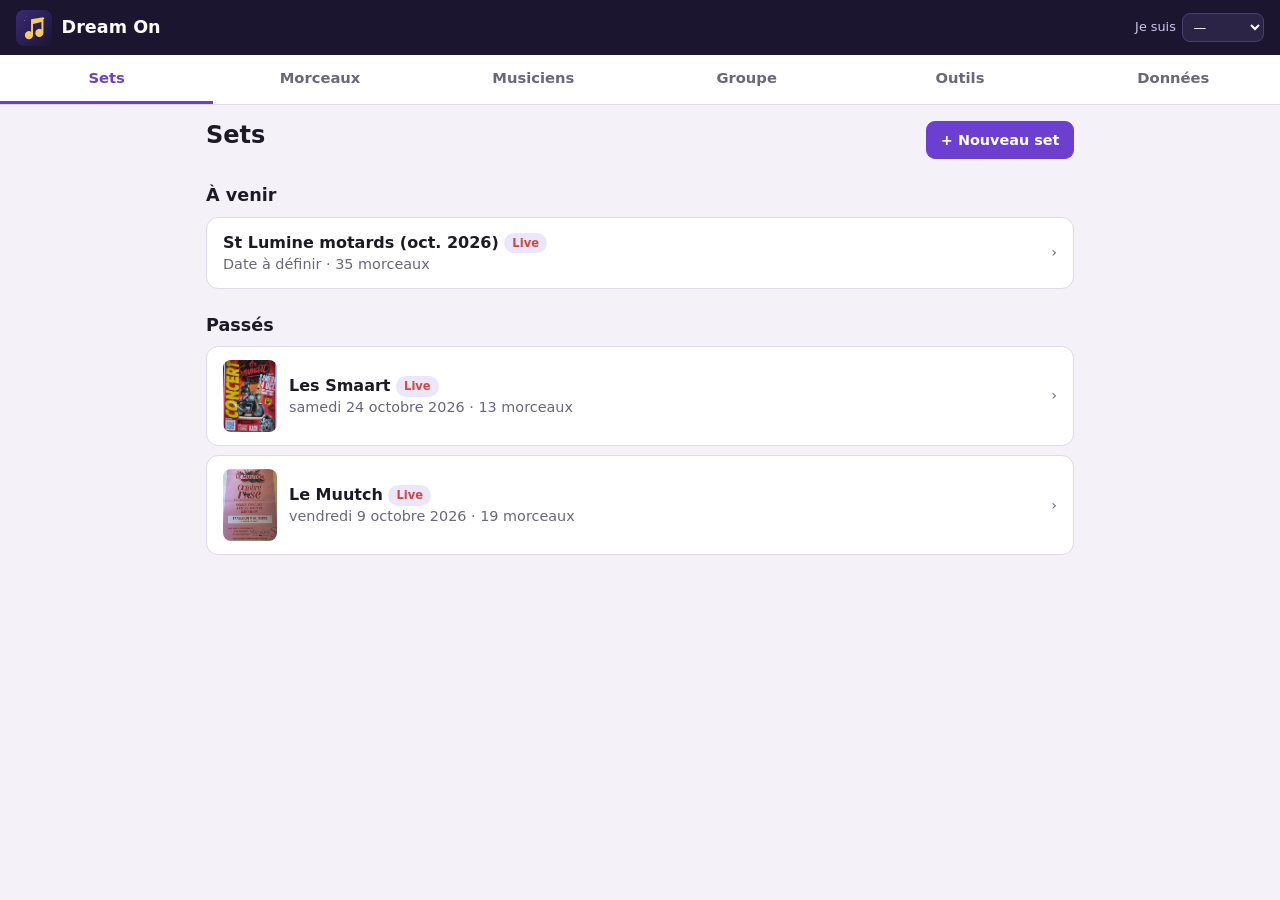
==== app/index.html @ 28704bd7 "Présentation à la racine, application dans app/, nouvel onglet Outils jamhit.fr ouvre maintenant la " ====
<!doctype html>
<html lang="fr">
<head>
<meta charset="utf-8">
<meta name="viewport" content="width=device-width, initial-scale=1, viewport-fit=cover">
<title>Dream On Work</title>
<meta name="description" content="Organisation des répétitions et concerts du groupe">
<meta name="theme-color" content="#1b1530">
<link rel="manifest" href="manifest.webmanifest">
<link rel="icon" href="icon.svg" type="image/svg+xml">
<link rel="apple-touch-icon" href="icon-192.png">
<link rel="stylesheet" href="style.css?v=__V__">
</head>
<body>
<header class="top">
  <a class="brand" href="#/sets"><img id="brand-logo" alt=""><span id="brand-name"></span></a>
  <a id="sync-ind" href="#/data" hidden></a>
  <label class="me">Je suis <select id="me-select"></select></label>
</header>
<nav class="tabs" id="tabs">
  <a href="#/sets" data-tab="set">Sets</a>
  <a href="#/songs" data-tab="song">Morceaux</a>
  <a href="#/musicians" data-tab="musicians">Musiciens</a>
  <a href="#/band" data-tab="band">Groupe</a>
  <a href="#/tools" data-tab="tools">Outils</a>
  <a href="#/data" data-tab="data">Données</a>
</nav>
<main id="view"></main>
<div id="offline" hidden>Hors ligne — les données sont enregistrées sur cet appareil</div>

<dialog id="dlg">
  <form id="dlg-form">
    <h2 id="dlg-title"></h2>
    <div id="dlg-body"></div>
    <div class="dlg-actions">
      <button type="button" class="btn ghost" data-act="dlg-cancel">Annuler</button>
      <button type="submit" class="btn primary" id="dlg-ok">Enregistrer</button>
    </div>
  </form>
</dialog>

<section id="print-area"></section>
<input type="file" id="import-file" accept=".json,.csv,application/json,text/csv" hidden>
<script src="seed-songs.js?v=__V__"></script>
<script src="sync.js?v=__V__"></script>
<script src="tools.js?v=__V__"></script>
<script src="app.js?v=__V__"></script>
</body>
</html>
---- app/style.css ----
:root {
  --bg: #f4f2f8; --card: #ffffff; --text: #1d1a26; --muted: #6b667a; --line: #dedae8;
  --accent: #6d3fd1; --accent-text: #ffffff; --soft: #ece6fa; --danger: #c0392b; --live: #d1483f; --rehearsal: #2c7a62;
}
@media (prefers-color-scheme: dark) {
  :root {
    --bg: #14111d; --card: #1f1b2c; --text: #eeeaf6; --muted: #a39db5; --line: #37314a;
    --accent: #a586f5; --accent-text: #15101f; --soft: #2c2540; --danger: #ef7b6e; --live: #f08a80; --rehearsal: #6fcfb0;
  }
}
* { box-sizing: border-box; }
html { -webkit-text-size-adjust: 100%; }
body { margin: 0; background: var(--bg); color: var(--text); font: 16px/1.45 system-ui, -apple-system, "Segoe UI", Roboto, sans-serif; padding-bottom: 5rem; }
a { color: var(--accent); }
h1 { font-size: 1.5rem; margin: 0 0 .25rem; line-height: 1.2; }
h2 { font-size: 1.1rem; margin: 1.5rem 0 .5rem; }
h3 { font-size: 1rem; margin: 0; }
.muted { color: var(--muted); font-size: .9rem; }
.pre { white-space: pre-wrap; }

.top { display: flex; align-items: center; justify-content: space-between; gap: .75rem; padding: .6rem 1rem; padding-top: max(.6rem, env(safe-area-inset-top)); background: #1b1530; color: #fff; }
.brand { display: flex; align-items: center; gap: .6rem; color: #fff; text-decoration: none; font-weight: 700; font-size: 1.1rem; min-width: 0; }
.brand img { height: 36px; width: 36px; object-fit: contain; border-radius: 8px; }
.brand span { white-space: nowrap; overflow: hidden; text-overflow: ellipsis; }
#sync-ind { text-decoration: none; font-size: 1.1rem; margin-left: auto; }
.me { font-size: .8rem; color: #cfc8e6; display: flex; align-items: center; gap: .4rem; white-space: nowrap; }
.me select { width: auto; padding: .3rem .4rem; background: #2c2447; color: #fff; border-color: #4a3f6e; }

.tabs { display: flex; background: var(--card); border-bottom: 1px solid var(--line); position: sticky; top: 0; z-index: 5; overflow-x: auto; }
.tabs a { flex: 1; text-align: center; padding: .75rem .6rem; text-decoration: none; color: var(--muted); font-weight: 600; font-size: .92rem; border-bottom: 3px solid transparent; white-space: nowrap; }
.tabs a.on { color: var(--accent); border-bottom-color: var(--accent); }

main { max-width: 900px; margin: 0 auto; padding: 1rem; }
.head { display: flex; justify-content: space-between; align-items: flex-start; gap: .75rem; flex-wrap: wrap; margin-bottom: .75rem; }
.actions { display: flex; gap: .4rem; flex-wrap: wrap; }
.back { display: inline-block; margin-bottom: .5rem; text-decoration: none; font-size: .9rem; }

.btn { font: inherit; font-weight: 600; font-size: .9rem; padding: .5rem .85rem; border-radius: 9px; border: 1px solid var(--line); background: var(--card); color: var(--text); cursor: pointer; text-decoration: none; display: inline-flex; align-items: center; gap: .3rem; }
.btn.primary { background: var(--accent); border-color: var(--accent); color: var(--accent-text); }
.btn.danger { color: var(--danger); }
.btn.ghost { background: transparent; }
.btn.small { padding: .25rem .5rem; font-size: .85rem; }
.icon { font: inherit; border: 0; background: transparent; color: var(--muted); cursor: pointer; padding: .35rem .5rem; border-radius: 7px; font-size: 1rem; line-height: 1; }
.icon:hover { background: var(--soft); color: var(--text); }
.icon:disabled { opacity: .25; cursor: default; }

.card { background: var(--card); border: 1px solid var(--line); border-radius: 12px; padding: .8rem 1rem; margin-bottom: .6rem; }
a.card { display: block; text-decoration: none; color: inherit; }
a.card:hover { border-color: var(--accent); }
.row { display: flex; align-items: center; gap: .75rem; }
.row .grow { flex: 1; min-width: 0; }
.badge { display: inline-block; font-size: .72rem; font-weight: 700; padding: .12rem .5rem; border-radius: 99px; background: var(--soft); color: var(--accent); vertical-align: middle; white-space: nowrap; }
.badge.live { color: var(--live); }
.badge.repetition { color: var(--rehearsal); }
.chips { display: flex; flex-wrap: wrap; gap: .35rem; }
.chip { background: var(--soft); border-radius: 99px; padding: .15rem .6rem; font-size: .85rem; }
.empty { text-align: center; color: var(--muted); padding: 2rem 1rem; border: 1px dashed var(--line); border-radius: 12px; }
.num { width: 1.8rem; height: 1.8rem; flex: none; border-radius: 50%; background: var(--soft); color: var(--accent); font-weight: 700; font-size: .85rem; display: grid; place-items: center; }
.mine { color: var(--accent); font-size: .88rem; font-weight: 600; }
.avatar { width: 56px; height: 56px; flex: none; border-radius: 50%; object-fit: cover; background: var(--soft); color: var(--accent); display: grid; place-items: center; font-weight: 700; font-size: 1.3rem; }
.top { background-size: cover; background-position: center; }
.hero { position: relative; min-height: 440px; aspect-ratio: 3 / 2; width: 100%; border-radius: 14px; padding: 1rem; display: flex; flex-direction: column; justify-content: flex-end; gap: .75rem; color: #fff;
  background: linear-gradient(135deg, #3a2a78, #1b1530); background-size: cover; background-position: center; }
.hero-edit { position: absolute; top: 1rem; right: 1rem; box-shadow: 0 2px 10px rgba(0, 0, 0, .4); }
.hero-info::after { content: ''; display: block; clear: both; }
.hero-info { background: rgba(20, 14, 40, .72); border-radius: 12px; padding: .7rem .9rem; backdrop-filter: blur(4px); -webkit-backdrop-filter: blur(4px); }
.hero h1 { font-size: 1.6rem; margin: 0 0 .4rem; }
.hero .logo-big { float: right; width: 20%; max-width: none; max-height: none; height: auto; margin: 0 0 .5rem .9rem; }
.hero-row { padding: .12rem 0; overflow-wrap: anywhere; }
.hero-row .k { display: inline-block; min-width: 10.5rem; color: #cfc8e6; font-size: .9rem; }
@media (max-width: 520px) { .hero-row .k { display: block; min-width: 0; font-size: .8rem; } }
.hero-info a { color: #e2d6ff; }
.hero-info p { margin: .5rem 0 0; font-size: .85rem; color: #cfc8e6; }
.logo-big { max-width: 96px; max-height: 96px; }
.logo-big { max-width: 160px; max-height: 160px; border-radius: 12px; }

dl.info { display: grid; grid-template-columns: max-content 1fr; gap: .3rem 1rem; margin: 0; }
dl.info dt { color: var(--muted); font-size: .9rem; }
dl.info dd { margin: 0; overflow-wrap: anywhere; }
.tablewrap { overflow-x: auto; }
table { border-collapse: collapse; width: 100%; font-size: .92rem; }
th, td { text-align: left; padding: .4rem .5rem; border-bottom: 1px solid var(--line); vertical-align: top; }
th { color: var(--muted); font-weight: 600; font-size: .8rem; }

.att { display: flex; align-items: center; gap: .5rem; padding: .4rem 0; border-bottom: 1px solid var(--line); }
.att:last-child { border-bottom: 0; }
.att .grow { flex: 1; min-width: 0; overflow-wrap: anywhere; }
.att audio { display: block; width: 100%; max-width: 420px; margin-top: .3rem; height: 36px; }
.thumb { width: 96px; height: 72px; object-fit: cover; border-radius: 8px; display: block; }
.sec-head { display: flex; justify-content: space-between; align-items: center; margin: 1.5rem 0 .5rem; }
.sec-head h2 { margin: 0; }

input, select, textarea { font: inherit; width: 100%; padding: .5rem .6rem; border: 1px solid var(--line); border-radius: 8px; background: var(--card); color: var(--text); }
input[type=checkbox] { width: 1.1rem; height: 1.1rem; flex: none; accent-color: var(--accent); }
textarea { min-height: 4.5rem; resize: vertical; }
label.f { display: block; margin-bottom: .7rem; font-size: .85rem; color: var(--muted); }
label.f > input, label.f > select, label.f > textarea { margin-top: .2rem; color: var(--text); font-size: 1rem; }
.grid2 { display: grid; grid-template-columns: 1fr 1fr; gap: 0 .75rem; }
.checks { display: flex; flex-wrap: wrap; gap: .3rem .9rem; margin: .2rem 0 .5rem; }
.checks label, label.check { display: inline-flex; align-items: center; gap: .35rem; font-size: .95rem; color: var(--text); }
fieldset { border: 1px solid var(--line); border-radius: 10px; margin: 0 0 .7rem; padding: .5rem .75rem; }
legend { font-weight: 600; font-size: .9rem; padding: 0 .3rem; }
.picklist { max-height: 45vh; overflow-y: auto; border: 1px solid var(--line); border-radius: 8px; margin: .5rem 0; }
.picklist label { display: flex; align-items: center; gap: .6rem; padding: .55rem .7rem; border-bottom: 1px solid var(--line); }
.picklist label:last-child { border-bottom: 0; }

dialog { border: 0; border-radius: 14px; padding: 0; width: min(640px, calc(100vw - 1.5rem)); max-height: calc(100dvh - 2rem); background: var(--card); color: var(--text); }
dialog::backdrop { background: rgba(10, 6, 20, .6); }
#dlg-form { padding: 1rem 1.1rem; }
#dlg-title { margin: 0 0 .9rem; font-size: 1.15rem; }
.dlg-actions { display: flex; justify-content: flex-end; gap: .5rem; position: sticky; bottom: 0; background: var(--card); padding: .7rem 0 0; }

#offline { position: fixed; bottom: 0; left: 0; right: 0; background: #1b1530; color: #fff; text-align: center; font-size: .8rem; padding: .4rem; padding-bottom: max(.4rem, env(safe-area-inset-bottom)); }
#print-area { display: none; }

@media (max-width: 520px) { .grid2 { grid-template-columns: 1fr; } .tabs a { font-size: .85rem; padding: .7rem .4rem; } }

@media print {
  @page { size: A4 landscape; margin: 10mm; }
  body { background: #fff; color: #000; padding: 0; font-size: 10pt; }
  body > *:not(#print-area) { display: none !important; }
  #print-area { display: block; }
  #print-area .p-head { display: flex; align-items: center; gap: 12pt; margin-bottom: 8pt; }
  #print-area .p-head img { height: 44pt; }
  #print-area h1 { font-size: 16pt; margin: 0; }
  #print-area table { font-size: 9.5pt; }
  #print-area th, #print-area td { border: 0.5pt solid #999; padding: 3pt 4pt; }
  #print-area th { background: #eee; color: #000; }
  #print-area tr { break-inside: avoid; }
  #print-area .muted { color: #444; font-size: 9pt; }
  #print-area .p-title { font-weight: 700; font-size: 10.5pt; }
}

.lineup { display: flex; flex-wrap: wrap; gap: .15rem .7rem; font-size: .88rem; margin-top: .15rem; }
.who { white-space: nowrap; }
.who.me { color: var(--accent); font-weight: 700; }

.grip { flex: none; cursor: grab; touch-action: none; user-select: none; -webkit-user-select: none; color: var(--muted); font-size: 1.3rem; line-height: 1; padding: .6rem .35rem; margin: -.4rem -.35rem -.4rem -.5rem; }
.set-row.dragging { position: relative; z-index: 4; border-color: var(--accent); box-shadow: 0 8px 24px rgba(0, 0, 0, .25); }
.set-row.dragging .grip { cursor: grabbing; }

.poster { display: block; margin: 0 0 .75rem; }
.poster img { display: block; max-width: 100%; max-height: 420px; border-radius: 12px; border: 1px solid var(--line); }
.poster-thumb { width: 54px; height: 72px; flex: none; object-fit: cover; border-radius: 8px; }

#song-list.filtering .grip, #song-list.filtering .reorder { display: none; }

/* ---- Onglet Outils : tempo, accordeur, accords et gammes ---- */
main:has(.tl-scales) { max-width: 1400px; }
.tl-sub { display: flex; align-items: center; gap: .4rem; margin-bottom: .9rem; flex-wrap: wrap; }
.tl-sub a { text-decoration: none; font-weight: 600; font-size: .92rem; padding: .45rem .9rem; border-radius: 99px; border: 1px solid var(--line); background: var(--card); color: var(--text); }
.tl-sub a.on { background: var(--accent); border-color: var(--accent); color: var(--accent-text); }
.tl-mini { margin-left: auto; display: inline-flex; align-items: center; gap: .4rem; font-size: .9rem; color: var(--muted); }
.tl-mini .tl-b { min-height: 34px; padding: .2rem .7rem; }
.tl-b { font: inherit; color: var(--text); background: var(--card); border: 1px solid var(--line); border-radius: 8px; padding: .5rem .8rem; min-height: 40px; cursor: pointer; }
.tl-b.on { background: var(--text); color: var(--card); border-color: var(--text); }
.tl-b:focus-visible { outline: 3px solid #3b82f6; outline-offset: 2px; }
.tl-ctl { display: flex; gap: .4rem; flex-wrap: wrap; justify-content: center; align-items: center; }
/* Tempo */
.tl-tempo, .tl-tuner { max-width: 520px; margin: 0 auto; display: flex; flex-direction: column; gap: .9rem; }
.tl-bpm { text-align: center; line-height: 1; position: relative; }
.tl-bpm b { font-size: 5rem; font-variant-numeric: tabular-nums; }
.tl-bpm small { display: block; color: var(--muted); font-size: .9rem; letter-spacing: .1em; margin-top: .2rem; }
#tl-dot { position: absolute; top: .4rem; right: .4rem; width: 18px; height: 18px; border-radius: 50%; background: #f59e0b; opacity: .25; }
.tl-play { width: 76px; height: 76px; border-radius: 50%; font-size: 1.7rem; background: var(--accent) !important; border-color: var(--accent) !important; color: var(--accent-text) !important; }
.tl-tempo input[type=range] { width: 100%; accent-color: #f59e0b; padding: 0; border: 0; background: transparent; }
#tl-fl { position: fixed; inset: 0; background: #f59e0b; opacity: 0; pointer-events: none; z-index: 20; }
/* Accordeur */
.tl-tuner .tl-ctl .tl-b { min-width: 46px; }
.tl-tuner .tl-b small { display: block; font-size: .65rem; opacity: .7; }
.tl-tuner .tl-b.ok b { color: #22c55e; }
.tl-note { text-align: center; font-size: 3rem; font-weight: 700; line-height: 1; }
.tl-note small { display: block; font-size: .9rem; font-weight: 500; color: var(--muted); margin-top: .3rem; min-height: 1.2em; }
.tl-meter { position: relative; height: 50px; border: 1px solid var(--line); border-radius: 8px; background: repeating-linear-gradient(90deg, var(--line) 0 2px, transparent 2px 10%); overflow: hidden; }
.tl-meter .z { position: absolute; left: 45%; width: 10%; top: 0; bottom: 0; background: rgba(34, 197, 94, .25); }
.tl-meter .needle { position: absolute; top: 0; bottom: 0; left: 50%; width: 5px; margin-left: -2.5px; border-radius: 3px; background: var(--muted); transition: left .12s linear, background .12s; }
.tl-meter .l, .tl-meter .r { position: absolute; top: 50%; transform: translateY(-50%); font-size: 1.3rem; color: var(--muted); }
.tl-meter .l { left: 8px; } .tl-meter .r { right: 8px; }
.tl-stat { text-align: center; min-height: 2.8em; color: var(--muted); }
/* Accords et gammes */
.tl-scales { --tl-board: #2b1a12; --tl-fret: #a9a392; --tl-str: #d9d3c1; --tl-ghost: #8b7b6a; display: flex; flex-direction: column; gap: .5rem; }
.tl-head { display: flex; flex-wrap: wrap; gap: .5rem .9rem; align-items: center; }
.tl-nav { display: flex; align-items: center; gap: .5rem; margin-right: auto; }
#tl-title { font-size: 1.25rem; font-weight: 700; min-width: 11ch; }
#tl-title small { display: block; font-size: .75rem; font-weight: 500; color: var(--muted); }
.tl-arrow { width: 44px; font-size: 1.25rem; padding: 0; }
.tl-seg { display: flex; }
.tl-seg .tl-b { border-radius: 0; margin-left: -1px; }
.tl-seg .tl-b:first-child { border-radius: 8px 0 0 8px; margin: 0; }
.tl-seg .tl-b:last-child { border-radius: 0 8px 8px 0; }
.tl-row { display: flex; gap: 6px; overflow-x: auto; padding-bottom: 2px; scrollbar-width: none; }
.tl-row::-webkit-scrollbar { display: none; }
.tl-row .tl-b { flex: none; padding: .35rem .75rem; min-height: 36px; }
.tl-dotc { display: inline-block; width: 10px; height: 10px; border-radius: 50%; margin-right: 6px; vertical-align: -1px; }
.tl-chords { font-size: .82rem; color: var(--muted); }
.tl-chords b { color: var(--text); }
#tl-board { touch-action: pan-y; user-select: none; -webkit-user-select: none; }
#tl-board svg { width: 100%; height: auto; display: block; }
.tl-hint { display: none; font-size: .82rem; color: var(--muted); }
@media (orientation: portrait) and (max-width: 600px) { .tl-hint { display: block; } }
.tl-foot { display: flex; flex-wrap: wrap; justify-content: space-between; gap: .6rem; align-items: center; font-size: .82rem; color: var(--muted); }
#tl-info, #tl-mbtn { display: none; }
/* Plein écran : seul le manche reste, avec le rappel de la gamme et le mini-métronome */
body.tl-full { padding-bottom: 0; }
body.tl-full .top, body.tl-full .tabs, body.tl-full #offline, body.tl-full .tl-sub a,
body.tl-full .tl-head, body.tl-full .tl-row, body.tl-full .tl-hint, body.tl-full .tl-foot, body.tl-full .tl-chords { display: none !important; }
body.tl-full main { max-width: none; padding: 0 .5rem; min-height: 100dvh; display: flex; flex-direction: column; justify-content: center; }
body.tl-full #tl-board svg { max-height: 100dvh; }
body.tl-full #tl-info { display: block; white-space: pre-line; position: fixed; top: calc(env(safe-area-inset-top, 0px) + 8px); left: 12px; z-index: 5; font-weight: 700; font-size: 1rem; background: var(--card); border: 1px solid var(--line); border-radius: 8px; padding: .35rem .6rem; opacity: .85; }
body.tl-full #tl-mbtn { display: block; position: fixed; top: calc(env(safe-area-inset-top, 0px) + 8px); right: 10px; z-index: 5; opacity: .7; min-height: 36px; padding: .35rem .6rem; }
body.tl-full .tl-sub { margin: 0; }
body.tl-full .tl-mini { position: fixed; bottom: calc(env(safe-area-inset-bottom, 0px) + 8px); left: 50%; transform: translateX(-50%); z-index: 5; background: var(--card); border: 1px solid var(--line); border-radius: 10px; padding: .25rem .6rem; opacity: .9; }
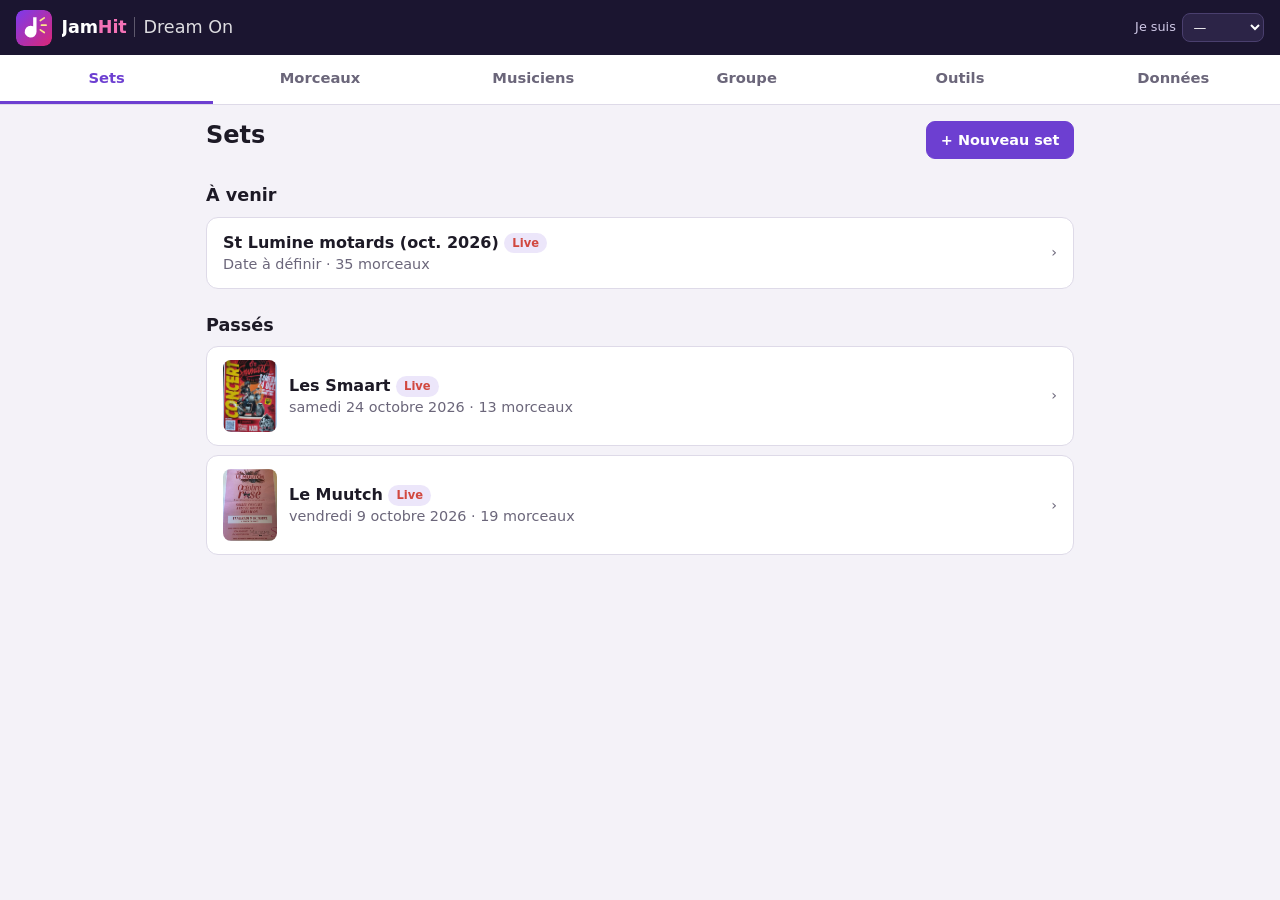
==== commit 1f372e21: "Bandeau de l'application : logo JamHit et « JamHit » devant le nom du groupe Co-Authored-By: Claude " ====
--- a/app/index.html
+++ b/app/index.html
@@ -13,7 +13,7 @@
 </head>
 <body>
 <header class="top">
-  <a class="brand" href="#/sets"><img id="brand-logo" alt=""><span id="brand-name"></span></a>
+  <a class="brand" href="#/sets"><img id="brand-logo" src="jamhit-logo.svg" alt=""><span id="brand-name"></span></a>
   <a id="sync-ind" href="#/data" hidden></a>
   <label class="me">Je suis <select id="me-select"></select></label>
 </header>
--- a/app/style.css
+++ b/app/style.css
@@ -21,7 +21,10 @@
 .top { display: flex; align-items: center; justify-content: space-between; gap: .75rem; padding: .6rem 1rem; padding-top: max(.6rem, env(safe-area-inset-top)); background: #1b1530; color: #fff; }
 .brand { display: flex; align-items: center; gap: .6rem; color: #fff; text-decoration: none; font-weight: 700; font-size: 1.1rem; min-width: 0; }
 .brand img { height: 36px; width: 36px; object-fit: contain; border-radius: 8px; }
-.brand span { white-space: nowrap; overflow: hidden; text-overflow: ellipsis; }
+.brand > span { white-space: nowrap; overflow: hidden; text-overflow: ellipsis; }
+.brand b { font-weight: 800; letter-spacing: -.01em; }
+.brand b i { font-style: normal; color: #f472b6; }
+.brand-band { font-weight: 500; opacity: .85; margin-left: .5rem; padding-left: .5rem; border-left: 1px solid rgba(255, 255, 255, .35); }
 #sync-ind { text-decoration: none; font-size: 1.1rem; margin-left: auto; }
 .me { font-size: .8rem; color: #cfc8e6; display: flex; align-items: center; gap: .4rem; white-space: nowrap; }
 .me select { width: auto; padding: .3rem .4rem; background: #2c2447; color: #fff; border-color: #4a3f6e; }
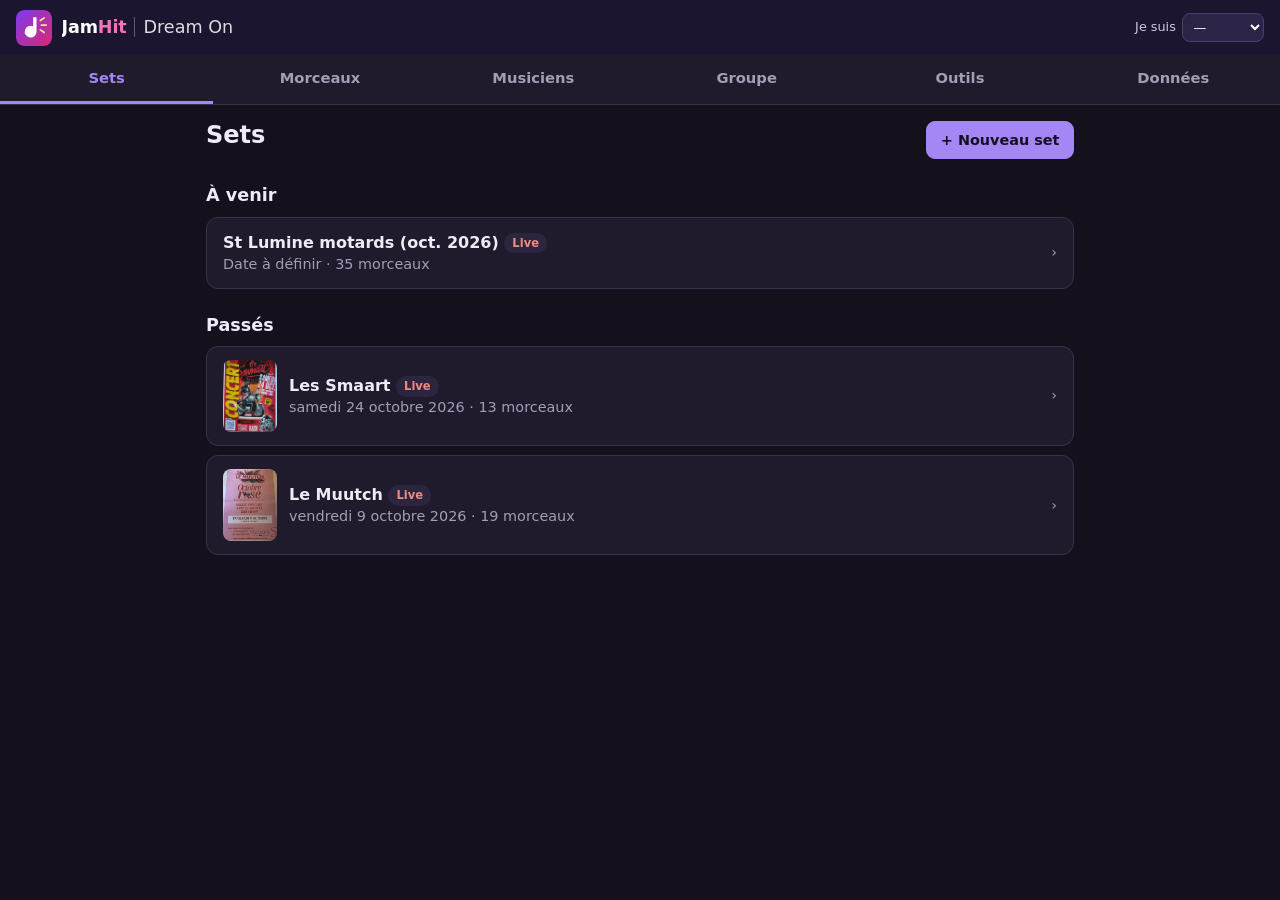
==== commit abac15b2: "Thème sombre partout et captures d'écran avec un groupe fictif Le site (présentation, tutoriel) et l" ====
--- a/app/index.html
+++ b/app/index.html
@@ -6,6 +6,7 @@
 <title>Dream On Work</title>
 <meta name="description" content="Organisation des répétitions et concerts du groupe">
 <meta name="theme-color" content="#1b1530">
+<meta name="color-scheme" content="dark">
 <link rel="manifest" href="manifest.webmanifest">
 <link rel="icon" href="icon.svg" type="image/svg+xml">
 <link rel="apple-touch-icon" href="icon-192.png">
--- a/app/style.css
+++ b/app/style.css
@@ -1,12 +1,8 @@
+/* Thème sombre, sur tous les appareils (application, présentation et tutoriel). */
 :root {
-  --bg: #f4f2f8; --card: #ffffff; --text: #1d1a26; --muted: #6b667a; --line: #dedae8;
-  --accent: #6d3fd1; --accent-text: #ffffff; --soft: #ece6fa; --danger: #c0392b; --live: #d1483f; --rehearsal: #2c7a62;
-}
-@media (prefers-color-scheme: dark) {
-  :root {
-    --bg: #14111d; --card: #1f1b2c; --text: #eeeaf6; --muted: #a39db5; --line: #37314a;
-    --accent: #a586f5; --accent-text: #15101f; --soft: #2c2540; --danger: #ef7b6e; --live: #f08a80; --rehearsal: #6fcfb0;
-  }
+  color-scheme: dark;
+  --bg: #14111d; --card: #1f1b2c; --text: #eeeaf6; --muted: #a39db5; --line: #37314a;
+  --accent: #a586f5; --accent-text: #15101f; --soft: #2c2540; --danger: #ef7b6e; --live: #f08a80; --rehearsal: #6fcfb0;
 }
 * { box-sizing: border-box; }
 html { -webkit-text-size-adjust: 100%; }
@@ -119,6 +115,7 @@
 @media (max-width: 520px) { .grid2 { grid-template-columns: 1fr; } .tabs a { font-size: .85rem; padding: .7rem .4rem; } }
 
 @media print {
+  :root { color-scheme: light; }
   @page { size: A4 landscape; margin: 10mm; }
   body { background: #fff; color: #000; padding: 0; font-size: 10pt; }
   body > *:not(#print-area) { display: none !important; }
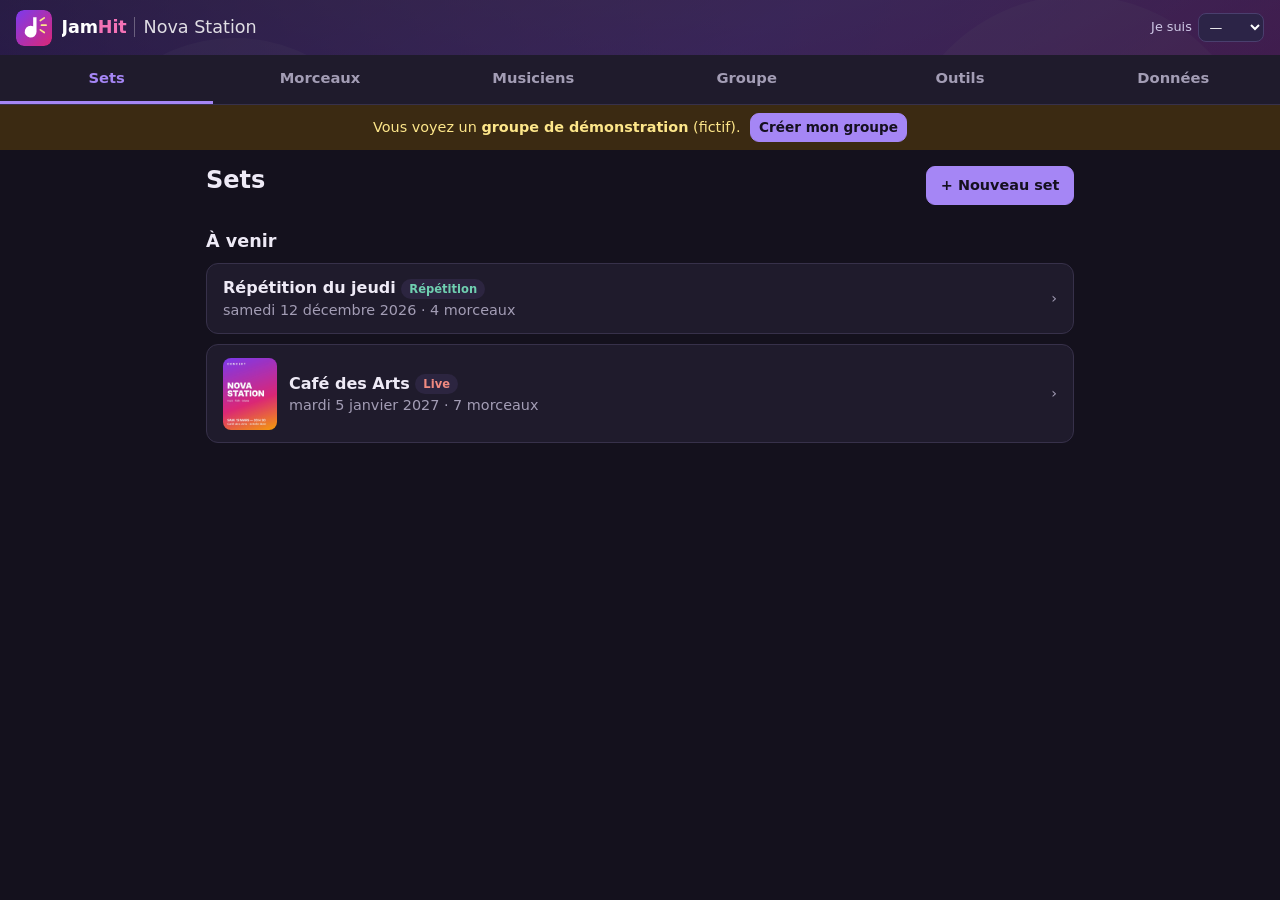
==== commit 6d442455: "Démarrage sur un groupe de démonstration fictif Un nouvel appareil ouvre maintenant un groupe fictif" ====
--- a/app/index.html
+++ b/app/index.html
@@ -3,7 +3,7 @@
 <head>
 <meta charset="utf-8">
 <meta name="viewport" content="width=device-width, initial-scale=1, viewport-fit=cover">
-<title>Dream On Work</title>
+<title>JamHit</title>
 <meta name="description" content="Organisation des répétitions et concerts du groupe">
 <meta name="theme-color" content="#1b1530">
 <meta name="color-scheme" content="dark">
@@ -26,6 +26,7 @@
   <a href="#/tools" data-tab="tools">Outils</a>
   <a href="#/data" data-tab="data">Données</a>
 </nav>
+<div id="demo-banner" hidden><span>Vous voyez un <b>groupe de démonstration</b> (fictif).</span> <button class="btn small primary" data-act="demo-start">Créer mon groupe</button></div>
 <main id="view"></main>
 <div id="offline" hidden>Hors ligne — les données sont enregistrées sur cet appareil</div>
 
@@ -42,7 +43,7 @@
 
 <section id="print-area"></section>
 <input type="file" id="import-file" accept=".json,.csv,application/json,text/csv" hidden>
-<script src="seed-songs.js?v=__V__"></script>
+<script src="demo-data.js?v=__V__"></script>
 <script src="sync.js?v=__V__"></script>
 <script src="tools.js?v=__V__"></script>
 <script src="app.js?v=__V__"></script>
--- a/app/style.css
+++ b/app/style.css
@@ -210,3 +210,7 @@
 body.tl-full #tl-mbtn { display: block; position: fixed; top: calc(env(safe-area-inset-top, 0px) + 8px); right: 10px; z-index: 5; opacity: .7; min-height: 36px; padding: .35rem .6rem; }
 body.tl-full .tl-sub { margin: 0; }
 body.tl-full .tl-mini { position: fixed; bottom: calc(env(safe-area-inset-bottom, 0px) + 8px); left: 50%; transform: translateX(-50%); z-index: 5; background: var(--card); border: 1px solid var(--line); border-radius: 10px; padding: .25rem .6rem; opacity: .9; }
+
+#demo-banner { display: flex; align-items: center; justify-content: center; gap: .6rem; flex-wrap: wrap; padding: .5rem 1rem; background: #3b2a12; color: #fde68a; font-size: .9rem; text-align: center; }
+#demo-banner[hidden] { display: none; }
+body.tl-full #demo-banner { display: none; }
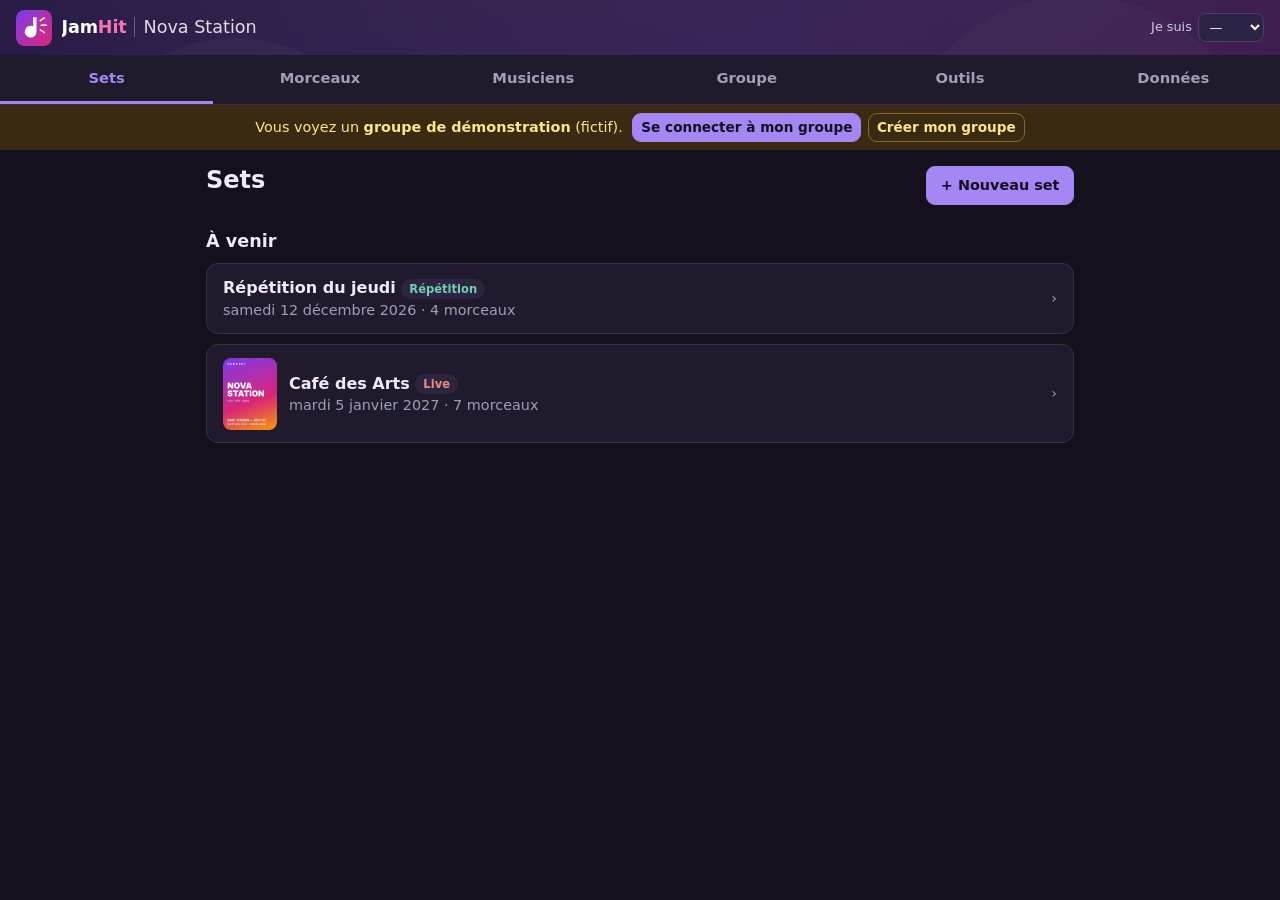
==== commit 708f13c8: "Accès « Se connecter à mon groupe » et captures tempo / accordeur du tutoriel Bouton sur la présenta" ====
--- a/app/index.html
+++ b/app/index.html
@@ -26,7 +26,7 @@
   <a href="#/tools" data-tab="tools">Outils</a>
   <a href="#/data" data-tab="data">Données</a>
 </nav>
-<div id="demo-banner" hidden><span>Vous voyez un <b>groupe de démonstration</b> (fictif).</span> <button class="btn small primary" data-act="demo-start">Créer mon groupe</button></div>
+<div id="demo-banner" hidden><span>Vous voyez un <b>groupe de démonstration</b> (fictif).</span> <span class="actions"><button class="btn small primary" data-act="join">Se connecter à mon groupe</button><button class="btn small" data-act="demo-start">Créer mon groupe</button></span></div>
 <main id="view"></main>
 <div id="offline" hidden>Hors ligne — les données sont enregistrées sur cet appareil</div>
 
--- a/app/style.css
+++ b/app/style.css
@@ -214,3 +214,5 @@
 #demo-banner { display: flex; align-items: center; justify-content: center; gap: .6rem; flex-wrap: wrap; padding: .5rem 1rem; background: #3b2a12; color: #fde68a; font-size: .9rem; text-align: center; }
 #demo-banner[hidden] { display: none; }
 body.tl-full #demo-banner { display: none; }
+#demo-banner .actions { justify-content: center; }
+#demo-banner .btn:not(.primary) { background: transparent; color: #fde68a; border-color: #8a6a2a; }
